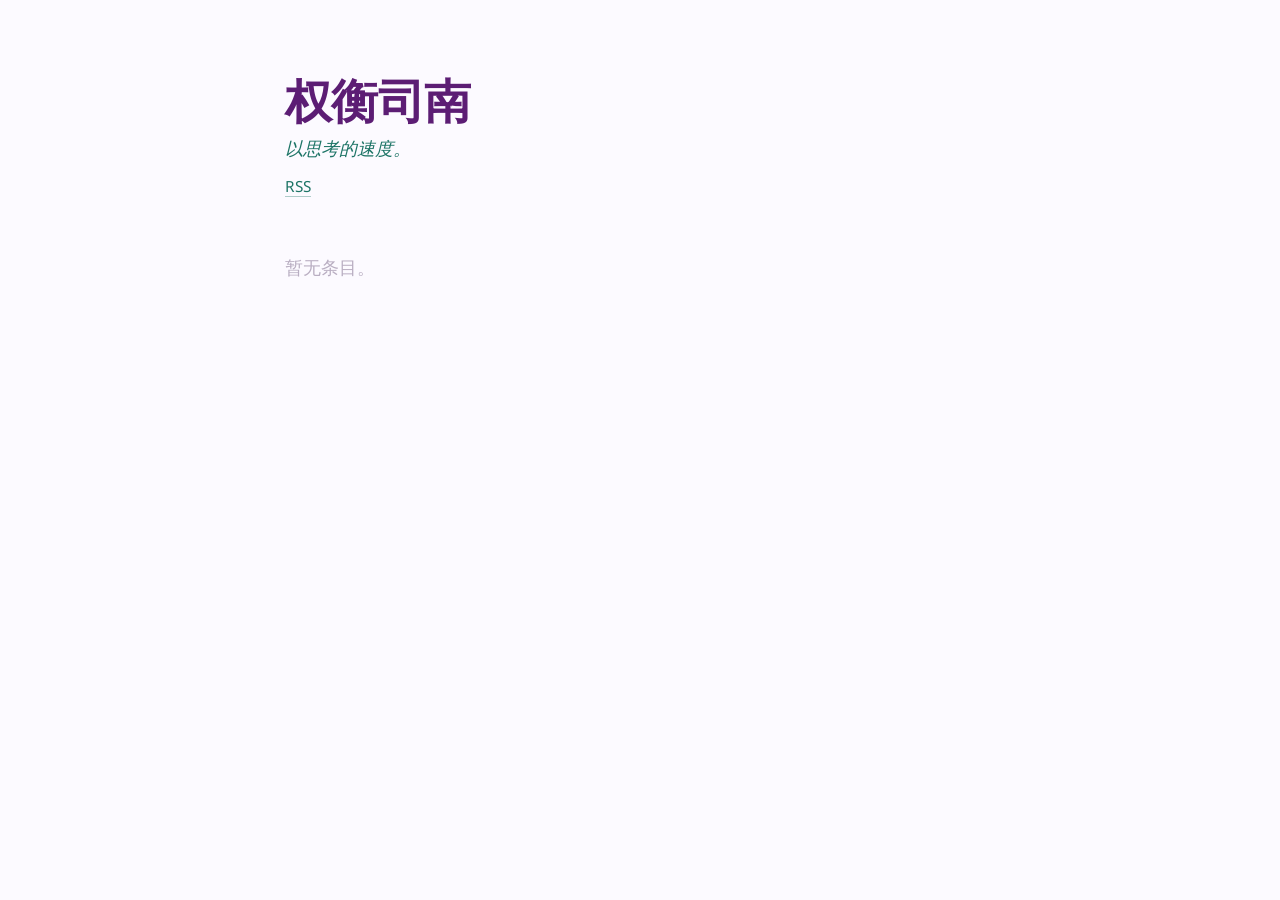
==== index.html @ 42e18ade "deploy: 1513f1490302992d71b8d9234d358c56daf33e6f" ====
<!DOCTYPE html>
<html lang="zh-Hans">
<head>
  <meta charset="utf-8">
  <meta name="viewport" content="width=device-width, initial-scale=1.0">
  <title>权衡司南</title>
  <link rel="preconnect" href="https://fonts.googleapis.com">
  <link rel="preconnect" href="https://fonts.gstatic.com" crossorigin>
  <link href="https://fonts.googleapis.com/css2?family=Noto+Sans:wght@400;600;700&family=Noto+Serif:wght@600;700&display=swap" rel="stylesheet">
  <link rel="stylesheet" href="templates/style.css">
  <link rel="alternate" type="application/rss+xml" title="权衡司南" href="feed.xml">
</head>
<body>
  <main class="index">
    <header class="site-header">
      <h1 class="site-title">权衡司南</h1>
      <p class="site-tagline">以思考的速度。</p>
      <p class="site-sub"><a href="feed.xml">RSS</a></p>
    </header>
    <p class="empty">暂无条目。</p>
  </main>
</body>
</html>
---- templates/style.css ----
/* 权衡司南 — one stylesheet, shared across every entry and the index.
   Palette and typography are sourced from the cookbook design tokens. */

:root {
  --primary:   #5C1D74; /* deep purple: headings, key path */
  --secondary: #E5C300; /* yellow: accent, highlight */
  --tertiary:  #1D7466; /* teal: links, capture points */
  --text:      #25172A; /* near-black: body text */
  --bg:        #FCFAFF; /* off-white: background */
  --muted:     #B9AEC2; /* grey-purple: inactive, meta */

  --serif: "Noto Serif", Georgia, serif;
  --sans:  "Noto Sans", system-ui, sans-serif;
  --mono:  ui-monospace, "SF Mono", Menlo, monospace;

  --measure: 42rem;
}

* { box-sizing: border-box; }

html { font-size: 18px; }

body {
  margin: 0;
  background: var(--bg);
  color: var(--text);
  font-family: var(--sans);
  line-height: 1.65;
  -webkit-font-smoothing: antialiased;
  text-rendering: optimizeLegibility;
}

main {
  max-width: var(--measure);
  margin: 0 auto;
  padding: 4rem 1.25rem 6rem;
}

h1, h2, h3, h4 {
  font-family: var(--serif);
  color: var(--primary);
  font-weight: 700;
  line-height: 1.2;
  margin: 2.4rem 0 0.8rem;
}
h1 { font-size: 2.1rem; letter-spacing: -0.01em; }
h2 { font-size: 1.5rem; }
h3 { font-size: 1.2rem; }

p { margin: 0 0 1.1rem; }

a {
  color: var(--tertiary);
  text-decoration: none;
  border-bottom: 1px solid rgba(29, 116, 102, 0.35);
}
a:hover { border-bottom-color: var(--tertiary); }

strong { font-weight: 700; }
em { font-style: italic; }

code, pre { font-family: var(--mono); font-size: 0.9em; }
code {
  background: rgba(92, 29, 116, 0.08);
  padding: 0.1em 0.35em;
  border-radius: 3px;
}
pre {
  background: rgba(92, 29, 116, 0.06);
  border-left: 3px solid var(--primary);
  padding: 1rem 1.15rem;
  border-radius: 6px;
  overflow-x: auto;
}
pre code { background: none; padding: 0; }

figure { margin: 2rem 0; text-align: center; }
figure img, p img, svg { max-width: 100%; height: auto; }
figcaption { font-size: 0.85rem; color: var(--muted); margin-top: 0.5rem; }

blockquote {
  margin: 1.6rem 0;
  padding: 0.4rem 1.15rem;
  border-left: 3px solid var(--secondary);
}

hr { border: none; border-top: 1px solid var(--muted); margin: 2.5rem 0; }

/* Per-entry page */
.entry-header {
  margin-bottom: 2rem;
  padding-bottom: 1rem;
  border-bottom: 2px solid var(--primary);
}
.entry-header .entry-title { margin: 0 0 0.4rem; }
.entry-date { color: var(--muted); font-size: 0.9rem; margin: 0; }
.entry-footer {
  margin-top: 4rem;
  padding-top: 1.2rem;
  border-top: 1px solid var(--muted);
  font-size: 0.9rem;
}

/* Index page */
.site-header { margin-bottom: 3rem; }
.site-title { font-size: 2.6rem; margin: 0; }
.site-tagline {
  font-family: var(--serif);
  font-style: italic;
  color: var(--tertiary);
  margin: 0.3rem 0 0.6rem;
}
.site-sub { font-size: 0.85rem; margin: 0; }

.entry-card { padding: 1.4rem 0; border-bottom: 1px solid rgba(185, 174, 194, 0.5); }
.entry-card .entry-title { font-size: 1.35rem; margin: 0; color: var(--primary); }
.entry-link { border: none; }
.entry-link:hover .entry-title { color: var(--tertiary); }
.entry-meta {
  display: flex;
  gap: 1rem;
  font-size: 0.82rem;
  color: var(--muted);
  margin: 0.3rem 0 0.5rem;
}
.entry-repo { font-size: 0.82rem; }
.entry-desc { margin: 0; }
.empty { color: var(--muted); }

/* Pandoc footnotes */
.footnotes {
  font-size: 0.85rem;
  border-top: 1px solid var(--muted);
  margin-top: 3rem;
}

/* MathJax: keep wide equations from breaking the layout */
mjx-container { max-width: 100%; overflow-x: auto; overflow-y: hidden; }
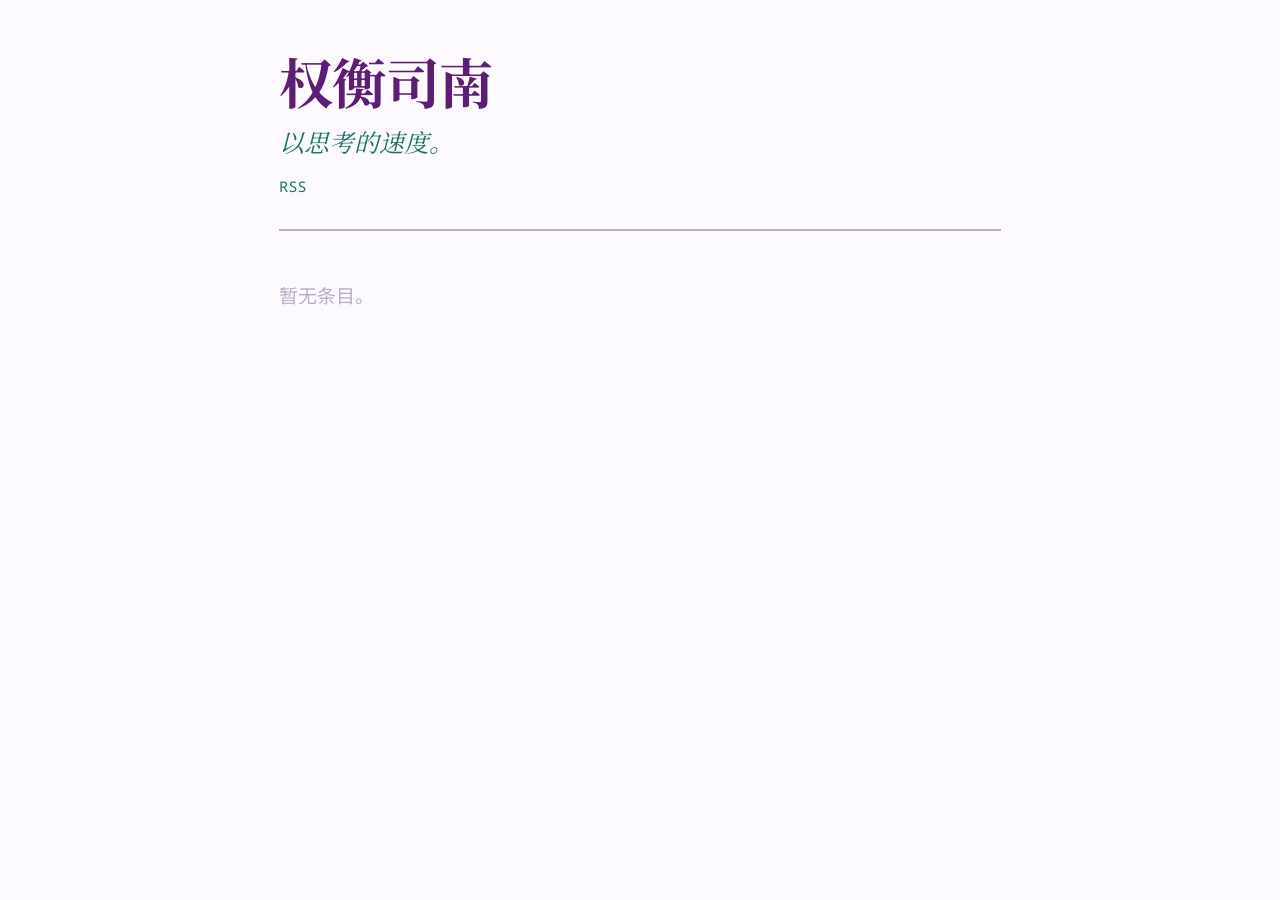
==== commit 3250422b: "deploy: 60d533099475bd71e9f9a638d959c69c681291b3" ====
--- a/index.html
+++ b/index.html
@@ -6,7 +6,7 @@
   <title>权衡司南</title>
   <link rel="preconnect" href="https://fonts.googleapis.com">
   <link rel="preconnect" href="https://fonts.gstatic.com" crossorigin>
-  <link href="https://fonts.googleapis.com/css2?family=Noto+Sans:wght@400;600;700&family=Noto+Serif:wght@600;700&display=swap" rel="stylesheet">
+  <link href="https://fonts.googleapis.com/css2?family=Noto+Sans:wght@400;600;700&family=Noto+Sans+SC:wght@400;700&family=Noto+Serif:wght@600;700&family=Noto+Serif+SC:wght@600;700&display=swap" rel="stylesheet">
   <link rel="stylesheet" href="templates/style.css">
   <link rel="alternate" type="application/rss+xml" title="权衡司南" href="feed.xml">
 </head>
--- a/templates/style.css
+++ b/templates/style.css
@@ -1,138 +1,271 @@
-/* 权衡司南 — one stylesheet, shared across every entry and the index.
-   Palette and typography are sourced from the cookbook design tokens. */
-
+/* ===================================================================
+   权衡司南 style.css
+   Golden-ratio type & spacing scale, fluid across mobile/tablet/desktop.
+   One stylesheet, shared across every entry and the index. Palette and
+   typography follow the cookbook design tokens.
+   =================================================================== */
+
+/* --- Design tokens --- */
 :root {
-  --primary:   #5C1D74; /* deep purple: headings, key path */
-  --secondary: #E5C300; /* yellow: accent, highlight */
-  --tertiary:  #1D7466; /* teal: links, capture points */
-  --text:      #25172A; /* near-black: body text */
-  --bg:        #FCFAFF; /* off-white: background */
-  --muted:     #B9AEC2; /* grey-purple: inactive, meta */
-
-  --serif: "Noto Serif", Georgia, serif;
-  --sans:  "Noto Sans", system-ui, sans-serif;
-  --mono:  ui-monospace, "SF Mono", Menlo, monospace;
-
-  --measure: 42rem;
-}
-
-* { box-sizing: border-box; }
-
-html { font-size: 18px; }
+  --primary:    #5C1D74; /* deep purple: headings, structure, key path */
+  --secondary:  #E5C300; /* yellow: accent, active marker, highlight */
+  --tertiary:   #1D7466; /* teal: links, kicker, capture points */
+  --text:       #25172A; /* near-black: body text */
+  --bg:         #FCFAFF; /* off-white: page background */
+  --muted:      #B9AEC2; /* grey-purple: meta, inactive, hairlines */
+
+  /* Tinted backgrounds: colour mixed to 14% over bg. This is the figures'
+     86%-bg rule (_mix(colour, BG, 0.86)) stated from the other side. Callout,
+     code, and hover all share this weight. */
+  --primary-wash:   color-mix(in srgb, var(--primary) 14%, var(--bg));
+  --secondary-wash: color-mix(in srgb, var(--secondary) 14%, var(--bg));
+  --code-wash:      color-mix(in srgb, var(--primary) 14%, var(--bg));
+  /* Rules and hairlines come from muted (palette role: "rules, meta text"). */
+  --hairline:       color-mix(in srgb, var(--muted) 55%, var(--bg));
+
+  /* type families: Latin faces first, CJK (SC) fallback for Mandarin */
+  --serif: "Noto Serif", "Noto Serif SC", Georgia, "Songti SC", serif;
+  --sans:  "Noto Sans", "Noto Sans SC", system-ui, "PingFang SC", sans-serif;
+  --mono:  ui-monospace, "SF Mono", "JetBrains Mono", Menlo, monospace;
+
+  /* Golden ratio */
+  --phi: 1.618;
+
+  /* Base font size scales fluidly with viewport (16px mobile → 19px desktop).
+     Everything below derives from this, so the whole page breathes at once. */
+  --base: clamp(1rem, 0.9rem + 0.5vw, 1.1875rem);
+
+  /* Type scale: each step is the previous × ratio. Ratio opens up on wider
+     screens (below) so headings gain presence without overwhelming mobile. */
+  --scale-ratio: 1.2;   /* phone: gentle, keeps a 4-step h1 from dominating */
+  --f--1: calc(var(--base) / var(--scale-ratio));  /* captions, footnotes */
+  --f-0:  var(--base);                             /* body */
+  --f-1:  calc(var(--base) * var(--scale-ratio));  /* h4 */
+  --f-2:  calc(var(--f-1) * var(--scale-ratio));   /* h3 */
+  --f-3:  calc(var(--f-2) * var(--scale-ratio));   /* h2 */
+  --f-4:  calc(var(--f-3) * var(--scale-ratio));   /* h1 */
+
+  /* Spacing scale: geometric sequence with ratio φ, anchored to base. */
+  --s-3: calc(var(--base) / (var(--phi) * var(--phi) * var(--phi)));
+  --s-2: calc(var(--base) / (var(--phi) * var(--phi)));
+  --s-1: calc(var(--base) / var(--phi));
+  --s0:  var(--base);
+  --s1:  calc(var(--base) * var(--phi));
+  --s2:  calc(var(--base) * var(--phi) * var(--phi));
+  --s3:  calc(var(--base) * var(--phi) * var(--phi) * var(--phi));
+
+  /* Reading measure: CJK-aware, em-based (NOT a Latin ch count). PROVISIONAL
+     until tested on real Mandarin entries at phone/tablet/desktop; target
+     near the top of the 30 to 40 Han-character range. Provisional; flag in the
+     publish check. Desktop padding must not shrink content below this. */
+  --measure: 38em;
+  --line-body: var(--phi); /* prose line-height = φ, per the styling cookbook */
+  --line-tight: 1.22;      /* headings */
+}
+
+@media (min-width: 48rem) { :root { --scale-ratio: 1.25; } }  /* tablet+ */
+@media (min-width: 75rem) { :root { --scale-ratio: 1.3; } }   /* desktop */
+
+/* --- Reset & base --- */
+*, *::before, *::after { box-sizing: border-box; }
+html { -webkit-text-size-adjust: 100%; }
 
 body {
   margin: 0;
   background: var(--bg);
   color: var(--text);
   font-family: var(--sans);
-  line-height: 1.65;
+  font-size: var(--f-0);
+  line-height: var(--line-body);
+  text-rendering: optimizeLegibility;
   -webkit-font-smoothing: antialiased;
-  text-rendering: optimizeLegibility;
-}
-
+}
+
+::selection { background: var(--secondary-wash); }
+
+/* --- Layout column ---
+   The pipeline emits <main class="entry"> and <main class="index"> as the
+   single reading column. Width tracks the measure plus breathing room; padding
+   grows by φ-steps at each breakpoint. */
 main {
-  max-width: var(--measure);
-  margin: 0 auto;
-  padding: 4rem 1.25rem 6rem;
-}
-
+  width: 100%;
+  max-width: calc(var(--measure) + var(--s2) * 2);
+  margin-inline: auto;
+  padding-inline: var(--s1);
+  padding-block: var(--s2) var(--s3);
+}
+/* Padding stays at s2 from tablet up: the column cap already budgets for s2, so
+   content lands exactly at the measure instead of short of it. */
+@media (min-width: 48rem) { main { padding-inline: var(--s2); } }
+
+/* --- Headings --- */
 h1, h2, h3, h4 {
   font-family: var(--serif);
+  line-height: var(--line-tight);
   color: var(--primary);
-  font-weight: 700;
-  line-height: 1.2;
-  margin: 2.4rem 0 0.8rem;
-}
-h1 { font-size: 2.1rem; letter-spacing: -0.01em; }
-h2 { font-size: 1.5rem; }
-h3 { font-size: 1.2rem; }
-
-p { margin: 0 0 1.1rem; }
-
+  margin-block: var(--s2) var(--s0);
+  text-wrap: balance;
+}
+h1 { font-size: var(--f-4); margin-block-start: 0; letter-spacing: -0.01em; }
+h2 {
+  font-size: var(--f-3);
+  padding-block-end: var(--s-2);
+  border-block-end: 1px solid var(--hairline);
+}
+h3 { font-size: var(--f-2); }
+h4 { font-size: var(--f-1); color: var(--text); }
+
+/* --- Body flow: vertical rhythm on the φ spacing scale --- */
+p, ul, ol, blockquote, pre, figure, table { margin-block: 0 var(--s1); }
+
+/* Lede: first paragraph of an entry reads a touch larger. */
+.entry > header + p { font-size: calc(var(--f-0) * 1.08); }
+
+ul, ol { padding-inline-start: var(--s1); }
+li { margin-block: var(--s-2); }
+li::marker { color: var(--primary); }
+ul ul, ol ol, ul ol, ol ul { margin-block-end: 0; }
+
+strong { font-weight: 700; color: var(--text); }
+em { font-style: italic; }
+
+/* --- Links --- */
 a {
   color: var(--tertiary);
+  text-decoration-thickness: 1px;
+  text-underline-offset: 0.15em;
+}
+a:hover { color: var(--primary); }
+a:focus-visible {
+  outline: 2px solid var(--secondary);
+  outline-offset: 2px;
+  border-radius: 2px;
+}
+
+/* --- Blockquote --- */
+blockquote {
+  padding: var(--s0) var(--s1);
+  border-inline-start: 3px solid var(--secondary);
+  background: var(--primary-wash);
+  color: var(--text);
+}
+blockquote p:last-child { margin-block-end: 0; }
+
+/* --- Figures (SVG / GIF from the pipeline) --- */
+figure { margin-inline: 0; text-align: center; }
+img, svg { max-width: 100%; height: auto; }
+figure img, figure svg { display: block; margin-inline: auto; }
+figcaption {
+  font-size: var(--f--1);
+  color: var(--muted);
+  line-height: var(--line-body);
+  margin-block-start: var(--s-1);
+}
+
+/* --- Code --- */
+pre, code { font-family: var(--mono); font-size: var(--f--1); }
+pre {
+  padding: var(--s0);
+  overflow-x: auto;
+  background: var(--code-wash);
+  border-radius: 4px;
+  line-height: 1.55;
+}
+code { padding: 0.1em 0.35em; background: var(--code-wash); border-radius: 3px; }
+pre code { padding: 0; background: none; }
+
+/* --- Tables --- */
+table { width: 100%; border-collapse: collapse; font-size: var(--f--1); }
+th, td {
+  text-align: start;
+  padding: var(--s-1) var(--s0);
+  border-block-end: 1px solid var(--hairline);
+}
+thead th {
+  font-family: var(--serif);
+  font-weight: 700;
+  color: var(--primary);
+  border-block-end: 2px solid var(--muted);
+}
+tbody tr:hover { background: var(--primary-wash); }
+@media (max-width: 34rem) { table { display: block; overflow-x: auto; } }
+
+/* --- Footnotes (pandoc) --- */
+.footnote-ref { font-weight: 600; }
+.footnotes { font-size: var(--f--1); color: var(--text); margin-block-start: var(--s2); }
+.footnotes hr { border: 0; border-block-start: 1px solid var(--hairline); margin-block: var(--s1); }
+.footnotes li:target { background: var(--secondary-wash); border-radius: 3px; }
+
+/* --- Per-entry page --- */
+.entry-kicker {
+  display: inline-block;
+  font-family: var(--sans);
+  font-size: var(--f--1);
+  letter-spacing: 0.14em;
+  color: var(--tertiary);
   text-decoration: none;
-  border-bottom: 1px solid rgba(29, 116, 102, 0.35);
-}
-a:hover { border-bottom-color: var(--tertiary); }
-
-strong { font-weight: 700; }
-em { font-style: italic; }
-
-code, pre { font-family: var(--mono); font-size: 0.9em; }
-code {
-  background: rgba(92, 29, 116, 0.08);
-  padding: 0.1em 0.35em;
-  border-radius: 3px;
-}
-pre {
-  background: rgba(92, 29, 116, 0.06);
-  border-left: 3px solid var(--primary);
-  padding: 1rem 1.15rem;
-  border-radius: 6px;
-  overflow-x: auto;
-}
-pre code { background: none; padding: 0; }
-
-figure { margin: 2rem 0; text-align: center; }
-figure img, p img, svg { max-width: 100%; height: auto; }
-figcaption { font-size: 0.85rem; color: var(--muted); margin-top: 0.5rem; }
-
-blockquote {
-  margin: 1.6rem 0;
-  padding: 0.4rem 1.15rem;
-  border-left: 3px solid var(--secondary);
-}
-
-hr { border: none; border-top: 1px solid var(--muted); margin: 2.5rem 0; }
-
-/* Per-entry page */
+  margin-block-end: var(--s-1);
+}
+.entry-kicker:hover { color: var(--primary); }
 .entry-header {
-  margin-bottom: 2rem;
-  padding-bottom: 1rem;
-  border-bottom: 2px solid var(--primary);
-}
-.entry-header .entry-title { margin: 0 0 0.4rem; }
-.entry-date { color: var(--muted); font-size: 0.9rem; margin: 0; }
+  margin-block-end: var(--s2);
+  padding-block-end: var(--s0);
+  border-block-end: 2px solid var(--muted);
+}
+.entry-header .entry-title { margin-block: 0 var(--s-1); }
+.entry-date { color: var(--muted); font-size: var(--f--1); letter-spacing: 0.03em; margin: 0; }
 .entry-footer {
-  margin-top: 4rem;
-  padding-top: 1.2rem;
-  border-top: 1px solid var(--muted);
-  font-size: 0.9rem;
-}
-
-/* Index page */
-.site-header { margin-bottom: 3rem; }
-.site-title { font-size: 2.6rem; margin: 0; }
+  margin-block-start: var(--s3);
+  padding-block-start: var(--s1);
+  border-block-start: 1px solid var(--hairline);
+  font-size: var(--f--1);
+}
+.entry-footer a { text-decoration: none; }
+
+/* --- Index page --- */
+.site-header {
+  margin-block-end: var(--s2);
+  padding-block-end: var(--s1);
+  border-block-end: 2px solid var(--muted);
+}
+.site-title { font-size: var(--f-4); margin: 0; letter-spacing: -0.01em; }
 .site-tagline {
   font-family: var(--serif);
   font-style: italic;
   color: var(--tertiary);
-  margin: 0.3rem 0 0.6rem;
-}
-.site-sub { font-size: 0.85rem; margin: 0; }
-
-.entry-card { padding: 1.4rem 0; border-bottom: 1px solid rgba(185, 174, 194, 0.5); }
-.entry-card .entry-title { font-size: 1.35rem; margin: 0; color: var(--primary); }
-.entry-link { border: none; }
+  font-size: var(--f-1);
+  margin-block: var(--s-2) var(--s-1);
+}
+.site-sub { font-size: var(--f--1); letter-spacing: 0.08em; margin: 0; }
+.site-sub a { text-decoration: none; }
+
+.entry-card { padding-block: var(--s1); border-block-end: 1px solid var(--hairline); }
+.entry-card .entry-title {
+  font-size: var(--f-2);
+  margin: 0;
+  color: var(--primary);
+  border-block-end: none;
+  padding-block-end: 0;
+}
+.entry-link { text-decoration: none; display: block; }
 .entry-link:hover .entry-title { color: var(--tertiary); }
 .entry-meta {
   display: flex;
-  gap: 1rem;
-  font-size: 0.82rem;
+  gap: var(--s0);
+  align-items: baseline;
+  font-size: var(--f--1);
   color: var(--muted);
-  margin: 0.3rem 0 0.5rem;
-}
-.entry-repo { font-size: 0.82rem; }
-.entry-desc { margin: 0; }
+  letter-spacing: 0.03em;
+  margin-block: var(--s-2) var(--s-1);
+}
+.entry-desc { margin: 0; color: var(--text); }
 .empty { color: var(--muted); }
 
-/* Pandoc footnotes */
-.footnotes {
-  font-size: 0.85rem;
-  border-top: 1px solid var(--muted);
-  margin-top: 3rem;
-}
-
-/* MathJax: keep wide equations from breaking the layout */
+/* --- MathJax: keep wide equations from breaking the layout --- */
 mjx-container { max-width: 100%; overflow-x: auto; overflow-y: hidden; }
+mjx-container[display="true"] { margin-block: var(--s1); }
+
+/* --- Motion & accessibility floors --- */
+@media (prefers-reduced-motion: reduce) {
+  *, *::before, *::after { animation-duration: 0.01ms !important; transition-duration: 0.01ms !important; }
+}
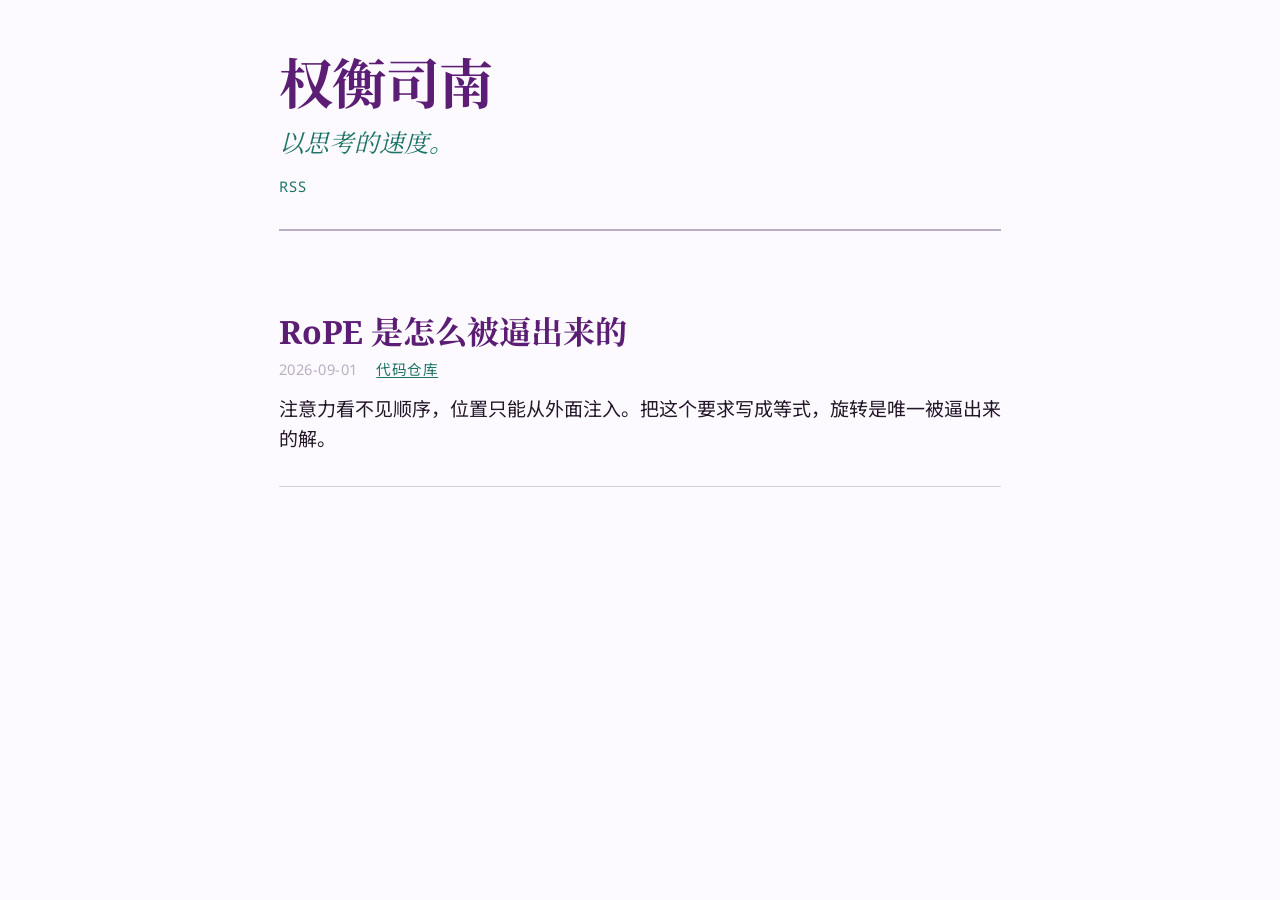
==== commit fe7e30e9: "deploy: d0b4d019ddd534717d35476acdf9a1269a217019" ====
--- a/index.html
+++ b/index.html
@@ -17,7 +17,13 @@
       <p class="site-tagline">以思考的速度。</p>
       <p class="site-sub"><a href="feed.xml">RSS</a></p>
     </header>
-    <p class="empty">暂无条目。</p>
+    <article class="entry-card">
+      <a class="entry-link" href="entries/001-rope-derived/index.html">
+        <h2 class="entry-title">RoPE 是怎么被逼出来的</h2>
+      </a>
+      <p class="entry-meta"><time>2026-09-01</time><a class="entry-repo" href="https://github.com/yyfenghuang/RoPE-first-principle">代码仓库</a></p>
+      <p class="entry-desc">注意力看不见顺序，位置只能从外面注入。把这个要求写成等式，旋转是唯一被逼出来的解。</p>
+    </article>
   </main>
 </body>
 </html>
